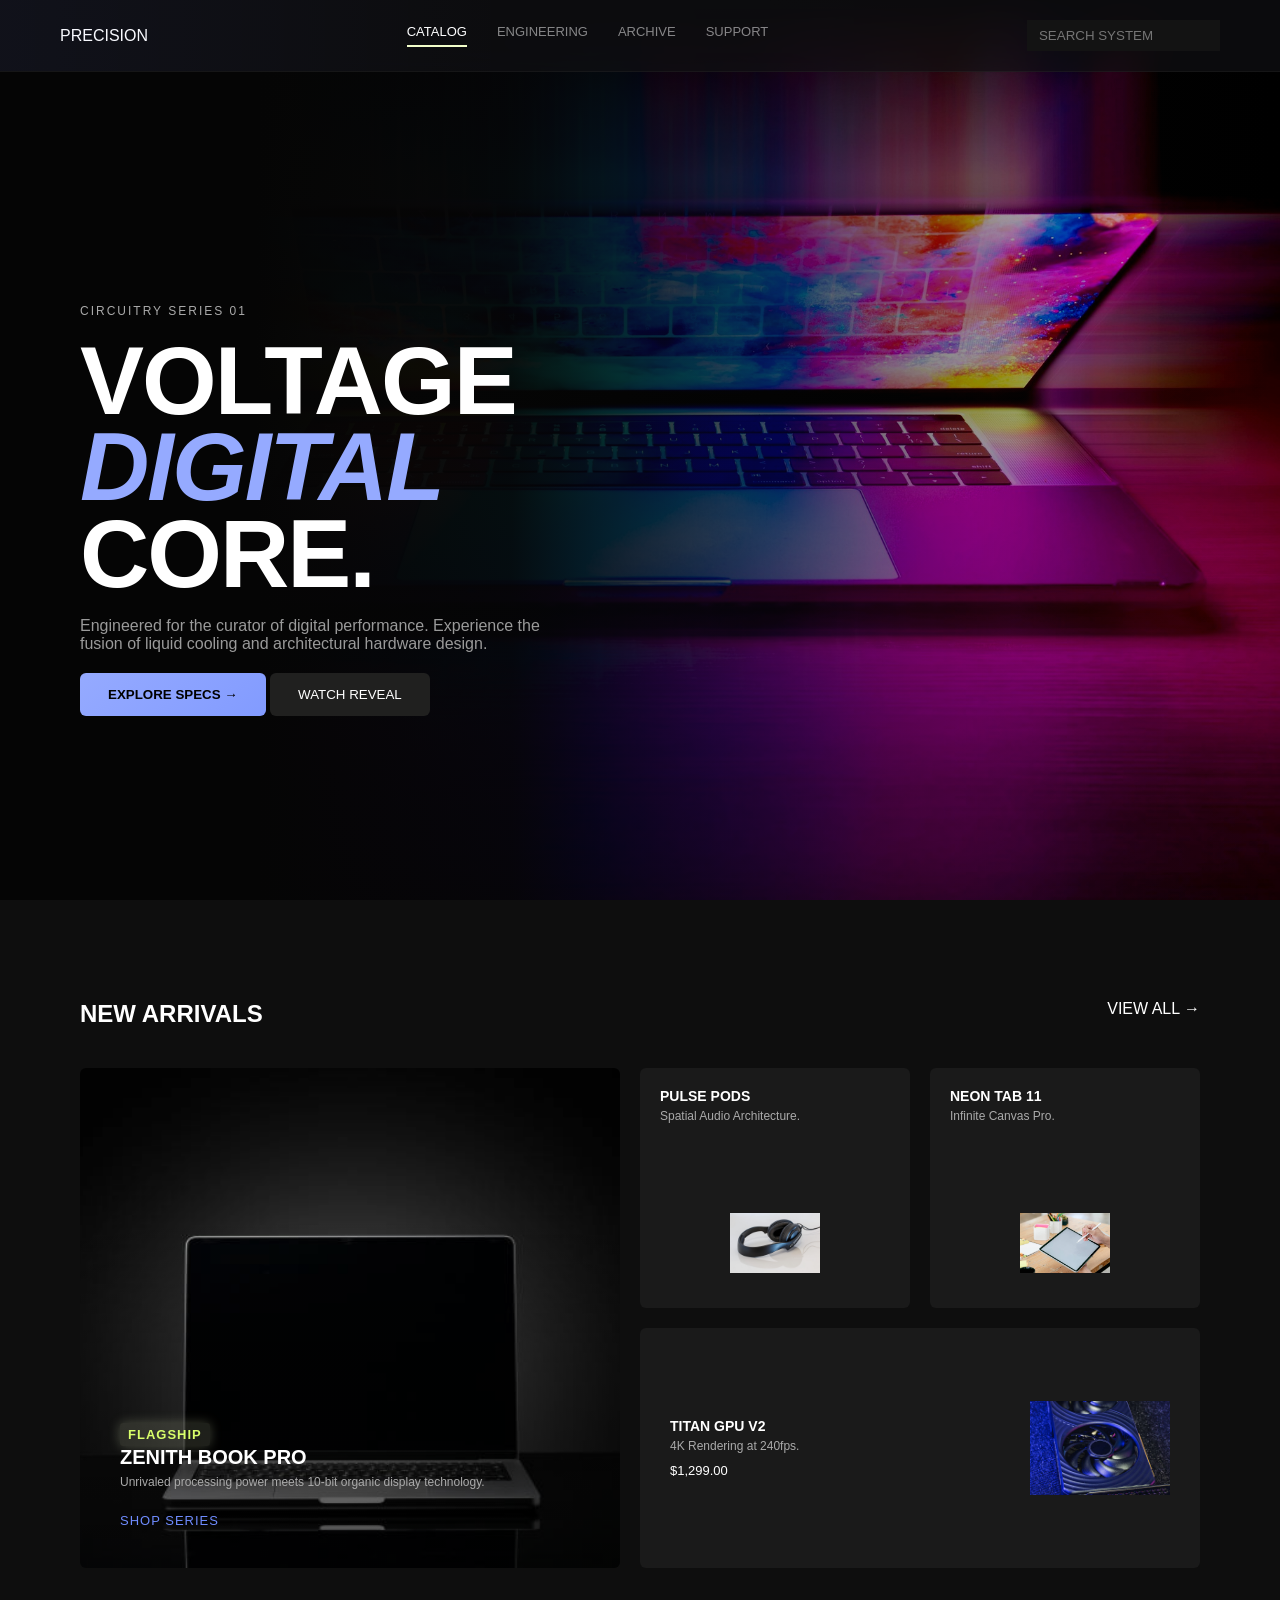
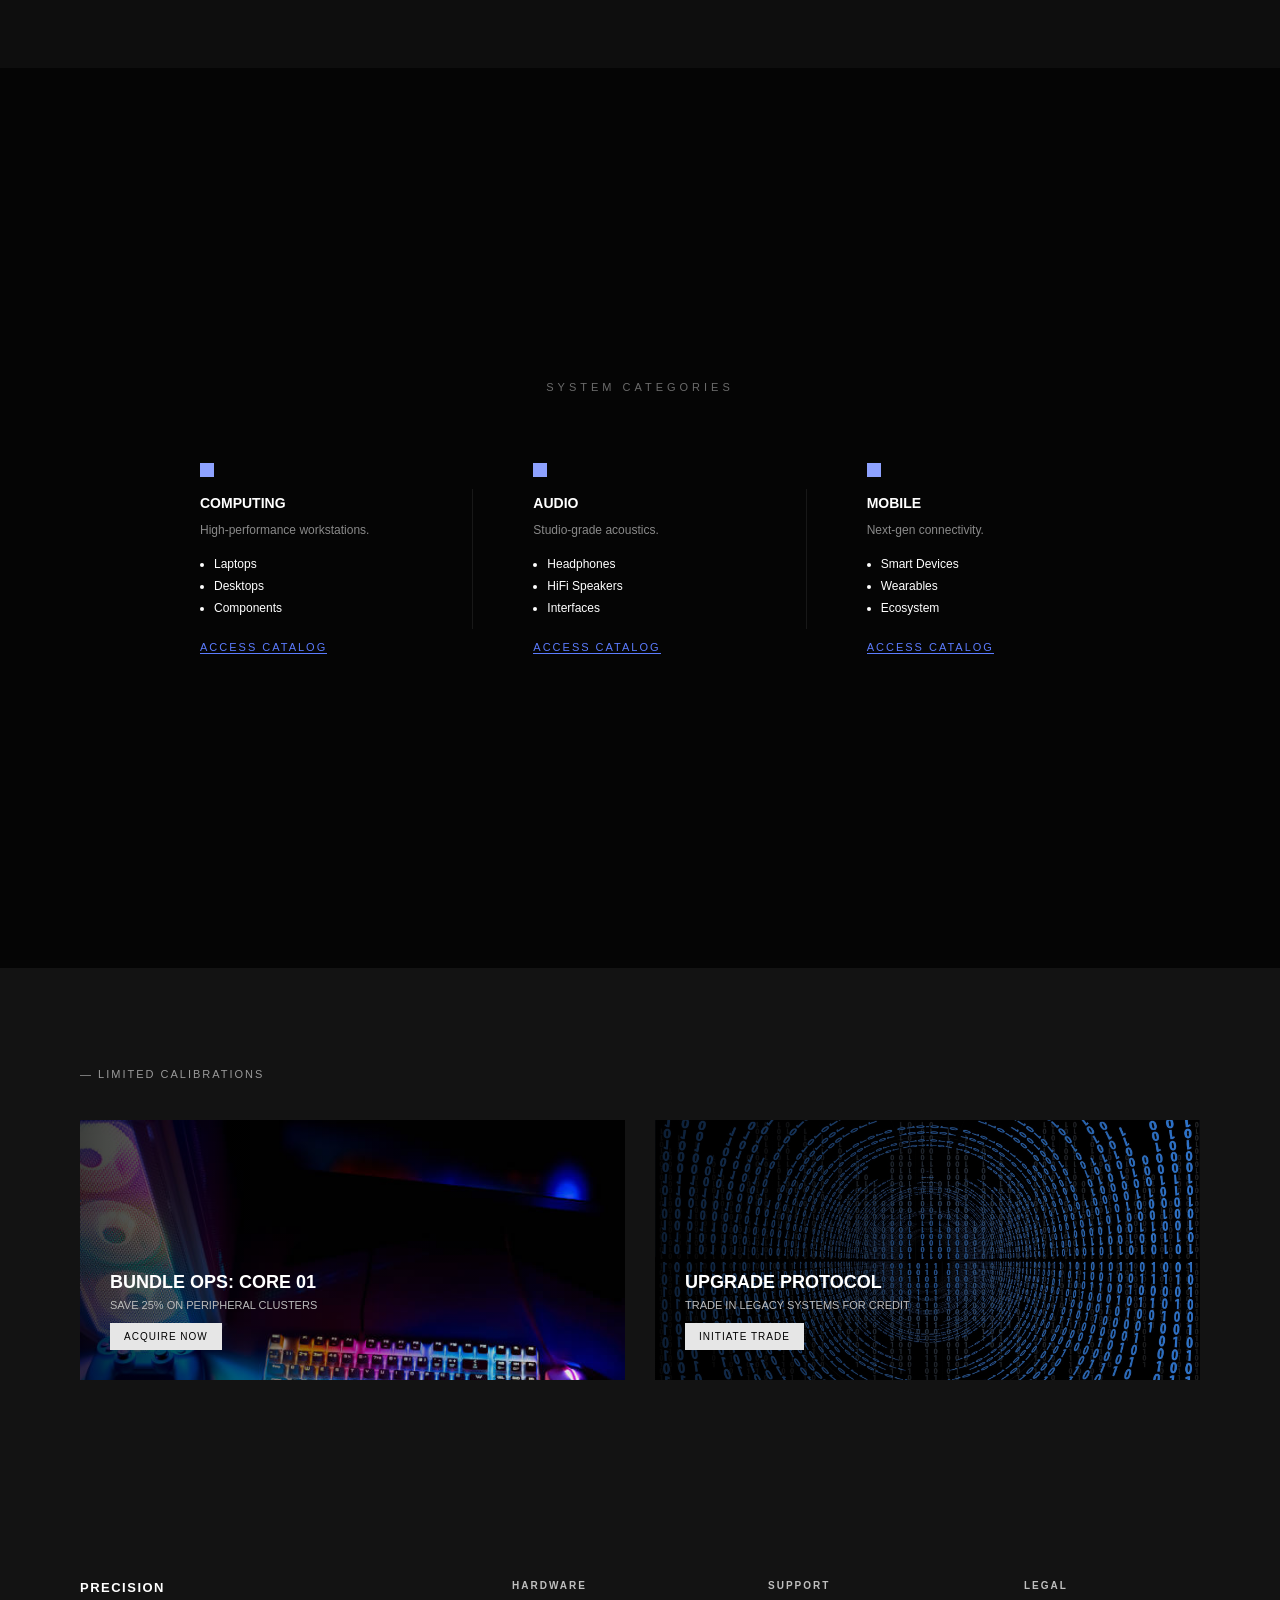
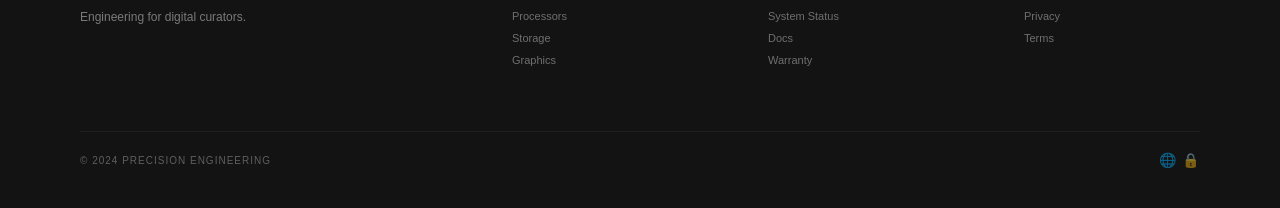
==== index.html @ b5e25109 "Initial commit - Precision UI" ====
<!DOCTYPE html>
<html lang="en">
<head>
<meta charset="UTF-8">
<meta name="viewport" content="width=device-width, initial-scale=1.0">

<title>Precision</title>

<link href="https://fonts.googleapis.com/css2?family=Inter:wght@300;400;500&family=Space+Grotesk:wght@600;700&display=swap" rel="stylesheet">
<link rel="stylesheet" href="css/style.css">

</head>
<body>

<!-- NAV -->
<nav class="nav">
  
  <div class="logo">PRECISION</div>

  <ul class="nav-links">
    <li class="active">CATALOG</li>
    <li>ENGINEERING</li>
    <li>ARCHIVE</li>
    <li>SUPPORT</li>
  </ul>

  <div class="nav-right">
    <input placeholder="SEARCH SYSTEM">
  </div>

</nav>

<!-- HERO -->
<section class="hero">
  

  <div class="hero-content">
    <p class="tag">CIRCUITRY SERIES 01</p>

    <h1>
      VOLTAGE<br>
      <span>DIGITAL</span> CORE.
    </h1>

    <p class="desc">
      Engineered for the curator of digital performance.
      Experience the fusion of liquid cooling and architectural hardware design.
    </p>

    <div class="buttons">
      <button class="primary">EXPLORE SPECS →</button>
      <button class="secondary">WATCH REVEAL</button>
    </div>
  </div>


  

</section>

<!-- ARRIVALS -->
<section class="arrivals">
  

  <div class="arr-header">
    <h2>NEW ARRIVALS</h2>
    <span>VIEW ALL →</span>
  </div>

 <div class="arr-grid">

  <!-- BIG CARD -->
  <div class="card large">
    <img src="images/image1.png">
    <div class="overlay">
      <span class="badge">FLAGSHIP</span>
      <h3>ZENITH BOOK PRO</h3>
      <p>Unrivaled processing power meets 10-bit organic display technology.</p>
      <span class="link">SHOP SERIES</span>
    </div>
  </div>

  <!-- SMALL 1 -->
  <div class="card small">
    <div>
      <h4>PULSE PODS</h4>
      <p>Spatial Audio Architecture.</p>
    </div>
    <img src="images/headphone.jpg">
  </div>

  <!-- SMALL 2 -->
  <div class="card small">
    <div>
      <h4>NEON TAB 11</h4>
      <p>Infinite Canvas Pro.</p>
    </div>
    <img src="images/tablet.png">
  </div>

  <!-- WIDE -->
  <div class="card wide">
    <div>
      <h4>TITAN GPU V2</h4>
      <p>4K Rendering at 240fps.</p>
      <span>$1,299.00</span>
    </div>
    <img src="images/gpu.png">
  </div>

</div>
</div>
  
</section>

<!-- CATEGORIES -->
<section class="categories">
  

  <p class="cat-title">SYSTEM CATEGORIES</p>

  <div class="cat-grid">

    <div class="cat">
      <h3>COMPUTING</h3>
      <p>High-performance workstations.</p>
      <ul>
        <li>Laptops</li>
        <li>Desktops</li>
        <li>Components</li>
      </ul>
      <a href="#">ACCESS CATALOG</a>
    </div>

    <div class="cat">
      <h3>AUDIO</h3>
      <p>Studio-grade acoustics.</p>
      <ul>
        <li>Headphones</li>
        <li>HiFi Speakers</li>
        <li>Interfaces</li>
      </ul>
      <a href="#">ACCESS CATALOG</a>
    </div>

    <div class="cat">
      <h3>MOBILE</h3>
      <p>Next-gen connectivity.</p>
      <ul>
        <li>Smart Devices</li>
        <li>Wearables</li>
        <li>Ecosystem</li>
      </ul>
      <a href="#">ACCESS CATALOG</a>
    </div>

  </div>

</section>

<!-- BANNERS -->
<section class="banners">
  

  <p class="banner-tag">— LIMITED CALIBRATIONS</p>

  <div class="banner">
    <img src="images/image3.png" alt="">
    <div class="banner-content">
      <h3>BUNDLE OPS: CORE 01</h3>
      <p>SAVE 25% ON PERIPHERAL CLUSTERS</p>
      <button>ACQUIRE NOW</button>
    </div>
  </div>

  <div class="banner">
    <img src="images/lagancy.jpg" alt="">
    <div class="banner-content">
      <h3>UPGRADE PROTOCOL</h3>
      <p>TRADE IN LEGACY SYSTEMS FOR CREDIT</p>
      <button>INITIATE TRADE</button>
    </div>
  </div>

</section>

<!-- FOOTER -->
<footer class="footer">
  

  <div class="footer-grid">

    <div>
      <h3>PRECISION</h3>
      <p>Engineering for digital curators.</p>
    </div>

    <div>
      <h4>HARDWARE</h4>
      <p>Processors<br>Storage<br>Graphics</p>
    </div>

    <div>
      <h4>SUPPORT</h4>
      <p>System Status<br>Docs<br>Warranty</p>
    </div>

    <div>
      <h4>LEGAL</h4>
      <p>Privacy<br>Terms</p>
    </div>

  </div>

  <div class="footer-bottom">
    © 2024 PRECISION ENGINEERING
  </div>

</footer>

</body>
</html>
---- css/style.css ----
*{
  margin:0;
  padding:0;
  box-sizing:border-box;
}
:root{
  /* CORE COLORS */
  --bg:#0e0e0e;
  --surface:#131313;
  --surface-2:#1a1a1a;
  --surface-3:#20201f;

  /* TEXT */
  --text:#ffffff;
  --text-dim:#adaaaa;

  /* BRAND */
  --primary:#95aaff;
  --primary-soft:#829bff;
  --tertiary:#f3ffca;

  /* GLASS */
  --glass:rgba(18,18,20,0.65);
}

body{
  font-family:'Manrope', sans-serif;
  background:var(--bg);
  color:var(--text);
}
/* RESPONSIVE BASE */
.container{
  width:100%;
  max-width:1400px;
  margin:auto;
  padding:0 20px;
}

img{
  max-width:100%;
  height:auto;
  display:block;
}

/* NAV */
.nav{
  position:fixed;
  top:0;
  left:0;
  width:100%;

  display:flex;
  justify-content:space-between;
  align-items:center;

  padding:20px 60px;

  background:var(--glass);
  backdrop-filter: blur(20px);
  -webkit-backdrop-filter: blur(20px);

  border-bottom:1px solid rgba(255,255,255,0.04);

  z-index:1000;
}
.nav::after{
  content:"";
  position:absolute;
  inset:0;
  background:linear-gradient(
    to right,
    rgba(100,120,255,0.05),
    transparent 40%
  );
  pointer-events:none;
}

.nav-links{
  display:flex;
  gap:30px;
  list-style:none;
}

.nav-links li{
  opacity:.5;
  font-size:13px;
}

.nav-links .active{
  opacity:1;
  border-bottom:2px solid var(--tertiary);
  padding-bottom:6px;
}

.nav-right input{
  background:var(--surface);
  border:none;
  padding:8px 12px;
  color:#aaa;
}

/* HERO */
.hero{
  position:relative;
  height:100vh;
  display:flex;
  align-items:center;
  padding:120px 80px 0;
  overflow:hidden;
  background:#050505;
}

.hero::after{
  content:"";
  position:absolute;
  inset:0;
  background:url("../images/laptop.jpg") no-repeat right center;
  background-size:cover;
  opacity:0.95;
  z-index:1;
   filter:brightness(0.9) contrast(1.1);
}

.hero::before{
  content:"";
  position:absolute;
  inset:0;
  background:linear-gradient(
    to right,
    #050505 20%,
    rgba(5,5,5,0.95) 40%,
    rgba(5,5,5,0.6) 60%,
    transparent 100%
  );
  z-index:2;
}

.hero-content{
  position:relative;
  z-index:3;
  max-width:520px;
}

.hero h1{
  font-size:96px;
  line-height:0.9;
  letter-spacing:-2px;
  font-weight:700;
}

.hero span{
  color:var(--primary);
  font-style:italic;
}

.tag{
  font-size:12px;
  letter-spacing:2px;
  color:#aaa;
  margin-bottom:20px;
}

.desc{
  margin:20px 0;
  color:#9a9a9a;
  max-width:480px;
}

.primary{
  background:linear-gradient(135deg,var(--primary),var(--primary-soft));
  padding:14px 28px;
  border:none;
  color:#000;
  font-weight:600;
  border-radius:6px;
}
.primary:hover{
  filter:brightness(1.1);
}

.secondary{
  background:var(--surface-3);
  padding:14px 28px;
  border:none;
  color:#fff;
  border-radius:6px;
}
/* ARRIVALS */
.arrivals{
  padding:100px 80px;
}

.arr-header{
  display:flex;
  justify-content:space-between;
  margin-bottom:40px;
}

/* GRID */
.arr-grid{
  display:grid;
  grid-template-columns: 2fr 1fr 1fr;
  grid-template-rows: 240px 240px;
  gap:20px;
}
.large{
  border-radius:6px;
}

.small, .wide{
  border-radius:6px;
}
/* BIG CARD */
.large{
  grid-row: span 2;
  position:relative;
  overflow:hidden;
}

.large img{
  width:100%;
  height:100%;
  object-fit:cover;
  filter:brightness(0.75);
}

/* DARK OVERLAY FOR BIG IMAGE */
.large::after{
  content:"";
  position:absolute;
  inset:0;
  background:linear-gradient(
    to top,
    rgba(0,0,0,0.6) 0%,   /* lighter */
    rgba(0,0,0,0.3) 40%,
    transparent 70%
  );
}


/* TEXT OVER BIG IMAGE */
.overlay{
  position:absolute;
  bottom:40px;   /* increase from 25–30 */
  left:40px;     /* slight shift right */

  display:flex;
  flex-direction:column;
  align-items:flex-start;

  z-index:2;
}

.overlay h3{
  font-size:20px;
  font-weight:600;
  color:#fff;
}

.overlay p{
  font-size:13px;
  color:#bbb;
  line-height:1.4;
  margin-bottom:12px;
}

/* SMALL CARDS */
.small{
  background:var(--surface-2);
  padding:20px;
  display:flex;
  flex-direction:column;
  justify-content:space-between;
  height:100%;
}

/* SMALL IMAGES */
.small img{
  width:90px;
  height:90px;
  object-fit:contain;
  align-self:flex-end;
  margin:20px auto 0;
}
.badge{
  font-size:9px;
  letter-spacing:1px;
  font-weight:600;

  padding:4px 8px;

  color:#d9ff6a;
  background:rgba(243,255,202,0.12);

  border:none;
  border-radius:3px;

  box-shadow:0 0 12px rgba(243,255,202,0.25);
}
.link{
  color:#6f8cff;  /* softer blue like reference */
  font-size:12px;
  letter-spacing:1px;
}
/* WIDE CARD */
.wide{
  grid-column: span 2;
  background:var(--surface-2);
  padding:30px;
  display:flex;
  justify-content:space-between;
  align-items:center;
}

.wide img{
  width:140px;
  height:140px;
  object-fit:contain;
}
.small:hover,
.wide:hover{
  background:var(--surface-3);
  transition:0.3s ease;
}
/* TEXT STYLES */
.card h4{
  font-size:14px;
  font-weight:600;
}

.card p{
  font-size:12px;
  color:#aaa;
  margin-top:5px;
}

.card span{
  font-size:13px;
  margin-top:10px;
  display:block;
}

/* CATEGORIES */
/* =========================
   FULL SCREEN CATEGORIES
========================= */

.categories{
  width:100%;
  height:100vh;                 /* 🔥 KEY FIX */
  min-height:600px;             /* safety */

  padding:0;                    /* remove side padding issue */
  background:#050505;

  display:flex;
  flex-direction:column;
  justify-content:center;       /* vertical center */
  align-items:center;
}

/* TITLE */
.cat-title{
  font-size:11px;
  letter-spacing:4px;
  color:#6b6b6b;
  margin-bottom:70px;
}

/* GRID */
.cat-grid{
  width:100%;
  max-width:1000px;

  display:grid;
  grid-template-columns:repeat(3, 1fr);
}

/* COLUMN */
.cat{
  padding:0 60px;
  position:relative;
}

/* DIVIDER */
.cat:not(:last-child)::after{
  content:"";
  position:absolute;
  top:50%;
  right:0;
  transform:translateY(-50%);

  width:1px;
  height:140px;
  background:rgba(255,255,255,0.08);
}

/* ICON */
.cat::before{
  content:"";
  display:block;
  width:14px;
  height:14px;
  background:#8ea2ff;
  margin-bottom:18px;
}

/* TEXT */
.cat h3{
  font-size:14px;
  margin-bottom:12px;
}

.cat p{
  font-size:12px;
  color:#8a8a8a;
  margin-bottom:20px;
}

.cat ul{
  margin-bottom:22px;
  padding-left:14px;
}

.cat ul li{
  font-size:12px;
  margin-bottom:8px;
}

.cat a{
  font-size:11px;
  letter-spacing:2px;
  color:#5c7cff;
  text-decoration:none;
  border-bottom:1px solid #5c7cff;
}

.cat a:hover{
  color:#8ea2ff;
  border-color:#8ea2ff;
}

/* REMOVE HOVER LIFT (NOT IN IMAGE) */
.cat:hover{
  transform:none;
}
/* BANNERS */
/* SECTION */
.banners{
  padding:100px 80px;
  background:var(--surface);
  display:grid;
  grid-template-columns:1fr 1fr;
  gap:30px;
}

/* TOP LABEL */
.banner-tag{
  grid-column:span 2;
  font-size:11px;
  letter-spacing:2px;
  color:#9a9a9a;
  margin-bottom:10px;
}

/* CARD */
.banner{
  position:relative;
  height:260px;
  background-size:cover;
  background-position:center;
  overflow:hidden;
}

/* DARK OVERLAY (IMPORTANT) */
.banner::before{
  content:"";
  position:absolute;
  inset:0;
  background:linear-gradient(
    to right,
    rgba(0,0,0,0.75),
    rgba(0,0,0,0.35),
    transparent
  );
}

/* CONTENT POSITION */
.banner-content{
  position:absolute;
  bottom:30px;
  left:30px;
  z-index:2;
}

/* TITLE */
.banner-content h3{
  font-size:18px;
  font-weight:600;
  margin-bottom:6px;
}

/* SUBTEXT */
.banner-content p{
  font-size:11px;
  color:#bbb;
  margin-bottom:12px;
}

/* BUTTON */
.banner-content button{
  background:#e6e6e6;
  color:#000;
  border:none;
  padding:8px 14px;
  font-size:10px;
  letter-spacing:1px;
  cursor:pointer;
}

/* HOVER EFFECT (optional but premium) */
.banner:hover{
  transform:scale(1.01);
  transition:0.4s ease;
}

/* FOOTER */
/* FOOTER */
.footer{
  background:var(--surface);
  padding:100px 80px 40px;
}

/* GRID */
.footer-grid{
  display:grid;
  grid-template-columns:2fr 1fr 1fr 1fr;
  gap:80px;              /* wider spacing like design */
  margin-bottom:60px;
}

/* LOGO */
.footer h3{
  font-size:13px;
  letter-spacing:1.5px;
  margin-bottom:12px;
}

/* DESCRIPTION */
.footer-grid div:first-child p{
  font-size:12px;
  color:#7a7a7a;
  line-height:1.7;
  max-width:220px;
}

/* HEADINGS */
.footer h4{
  font-size:10px;
  letter-spacing:2px;
  color:#bfbfbf;
  margin-bottom:14px;
}

/* LINKS */
.footer-grid div:not(:first-child) p{
  font-size:11px;
  color:#6f6f6f;
  line-height:2;
}

/* BOTTOM BAR */
.footer-bottom{
  display:flex;
  justify-content:space-between;
  align-items:center;

  padding-top:20px;
  border-top:1px solid rgba(255,255,255,0.05);

  font-size:10px;
  color:#5f5f5f;
  letter-spacing:1px;
}

/* OPTIONAL RIGHT ICONS */
.footer-bottom::after{
  content:"\1F310   \1F512"; /* globe + lock */
  font-size:14px;
  opacity:0.5;
}


@media (max-width: 1024px){
  .nav{
    padding:15px 30px;
  }

  .nav-links{
    gap:20px;
  }
}

@media (max-width: 768px){
  .nav{
    padding:12px 20px;
  }

  .nav-links{
    display:none; /* 🔥 hide menu for mobile */
  }

  .nav-right input{
    width:120px;
  }
}

@media (max-width: 1024px){
  .hero{
    padding:100px 40px 0;
  }

  .hero h1{
    font-size:70px;
  }
}

@media (max-width: 768px){
  .hero{
    height:auto;
    padding:120px 20px 60px;
  }

  .hero h1{
    font-size:48px;
  }

  .desc{
    font-size:14px;
  }

  .buttons{
    display:flex;
    flex-direction:column;
    gap:10px;
  }
}

@media (max-width: 1024px){
  .arrivals{
    padding:80px 40px;
  }

  .arr-grid{
    grid-template-columns:1fr 1fr;
    grid-template-rows:auto;
  }

  .large{
    grid-column: span 2;
    height:300px;
  }

  .wide{
    grid-column: span 2;
  }
}

@media (max-width: 768px){
  .arrivals{
    padding:60px 20px;
  }

  .arr-grid{
    grid-template-columns:1fr;
  }

  .large,
  .wide{
    grid-column: span 1;
  }

  .small{
    flex-direction:row;
    align-items:center;
  }

  .small img{
    width:70px;
    height:70px;
  }
}

@media (max-width: 1024px){
  .categories{
    height:auto;
    padding:80px 20px;
  }

  .cat-grid{
    grid-template-columns:1fr 1fr;
    gap:40px;
  }

  .cat{
    padding:0 20px;
  }
}

@media (max-width: 768px){

  .cat-grid{
    grid-template-columns:1fr;
    gap:60px;
  }

  .cat{
    text-align:center;
    padding:0 10px;
  }

  .cat::after{
    display:none;
  }

  /* FIX ICON */
  .cat::before{
    margin:0 auto 18px;
  }

  /* 🔥 IMPORTANT FIX */
  .cat ul{
    list-style:none;
    padding:0;
    margin:0 auto 20px;

    display:inline-block;
    text-align:left;
  }

  .cat ul li{
    font-size:13px;
    margin-bottom:8px;
    padding-left:14px;
    position:relative;
  }

  .cat ul li::before{
    content:"•";
    position:absolute;
    left:0;
    color:#8ea2ff;
  }

  .cat h3{
    font-size:16px;
  }

  .cat p{
    font-size:13px;
  }

  .cat a{
    display:inline-block;
    margin-top:10px;
  }
}

@media (max-width: 1024px){
  .banners{
    padding:80px 40px;
    grid-template-columns:1fr;
  }

  .banner-tag{
    grid-column:span 1;
  }
}

@media (max-width: 768px){
  .banners{
    padding:60px 20px;
  }

  .banner{
    height:200px;
  }

  .banner-content h3{
    font-size:16px;
  }
}

@media (max-width: 1024px){
  .footer{
    padding:80px 40px 40px;
  }

  .footer-grid{
    grid-template-columns:1fr 1fr;
    gap:40px;
  }
}

@media (max-width: 768px){

  .footer{
    padding:60px 20px 30px;
    text-align:center; /* 🔥 center everything */
  }

  .footer-grid{
    grid-template-columns:1fr;
    gap:40px;
    justify-items:center; /* 🔥 center grid items */
  }

  /* FIX TEXT WIDTH */
  .footer-grid div{
    max-width:260px;
  }

  /* REMOVE LEFT ALIGN LOOK */
  .footer-grid div p{
    text-align:center;
  }

  /* HEADINGS CENTER */
  .footer h4{
    text-align:center;
  }

  /* LOGO BLOCK */
  .footer-grid div:first-child p{
    margin:auto;
  }

  /* BOTTOM BAR */
  .footer-bottom{
    flex-direction:column;
    gap:12px;
    text-align:center;
  }

}
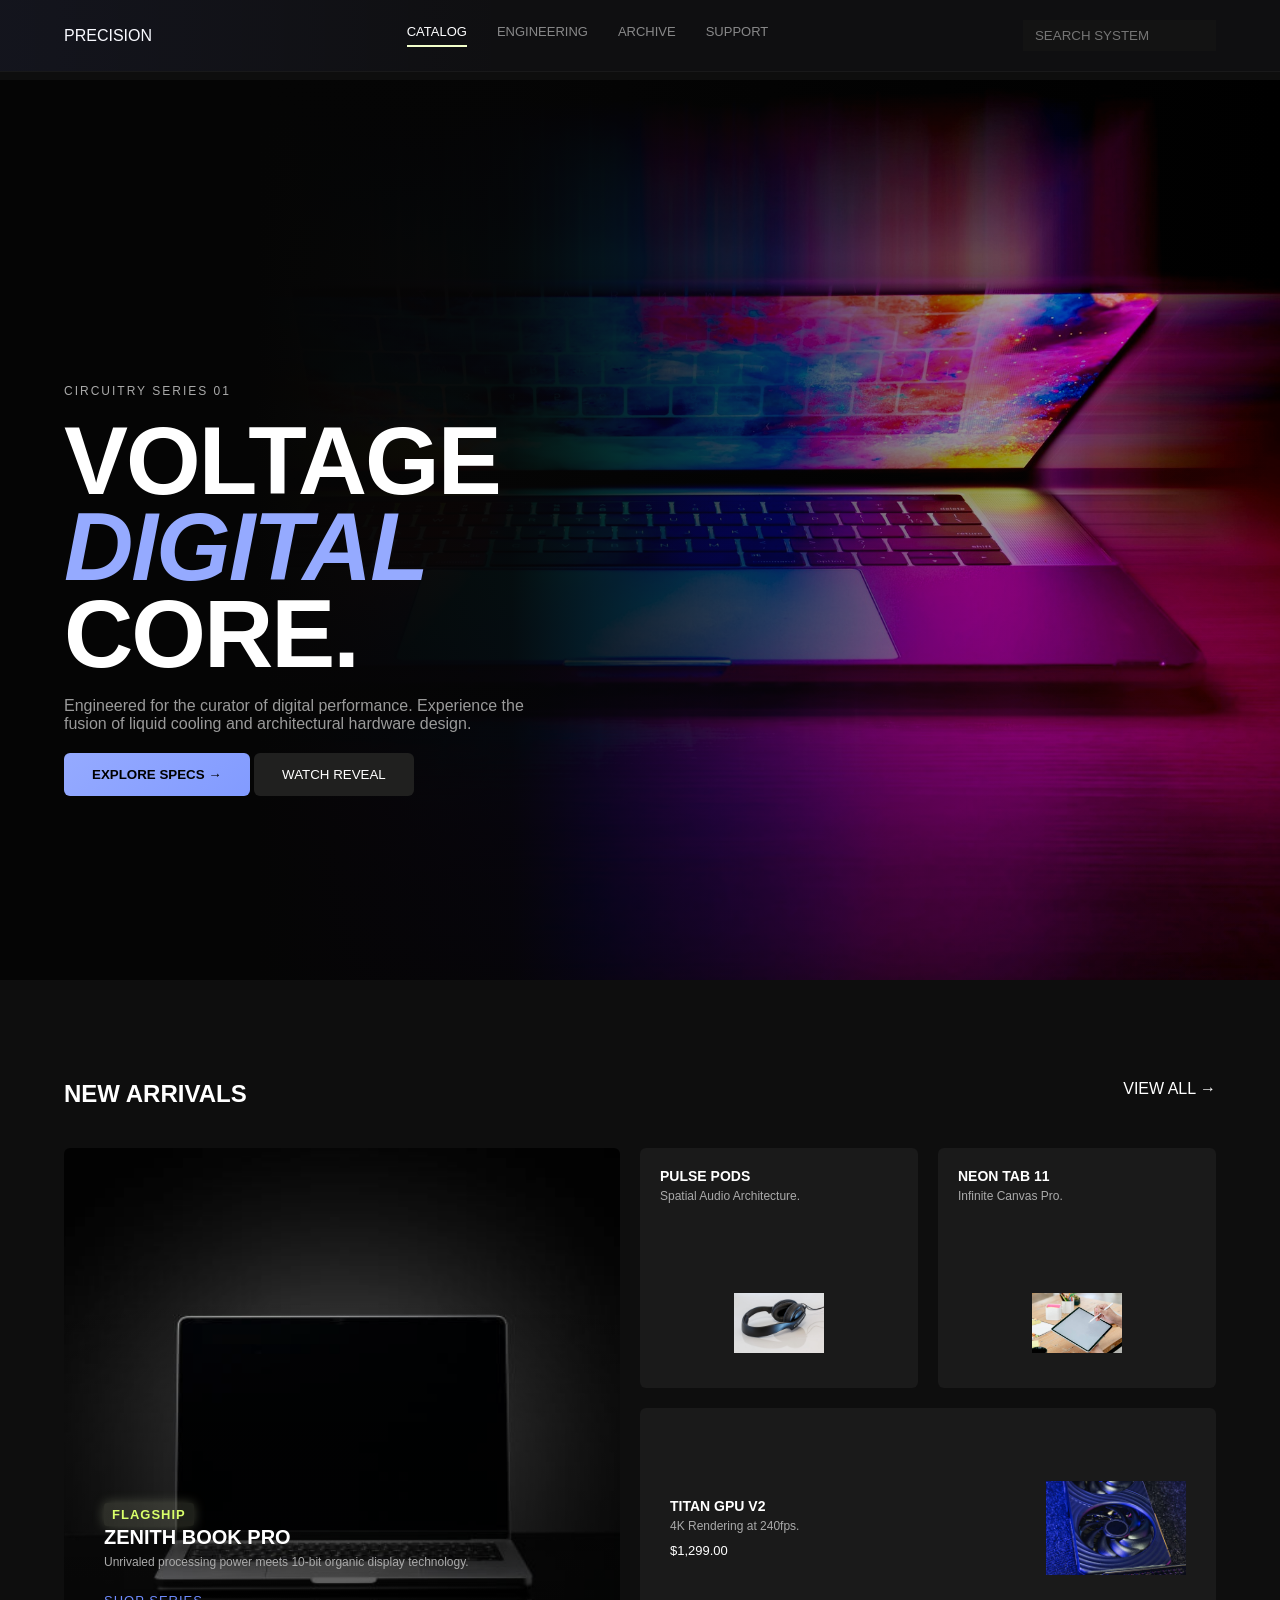
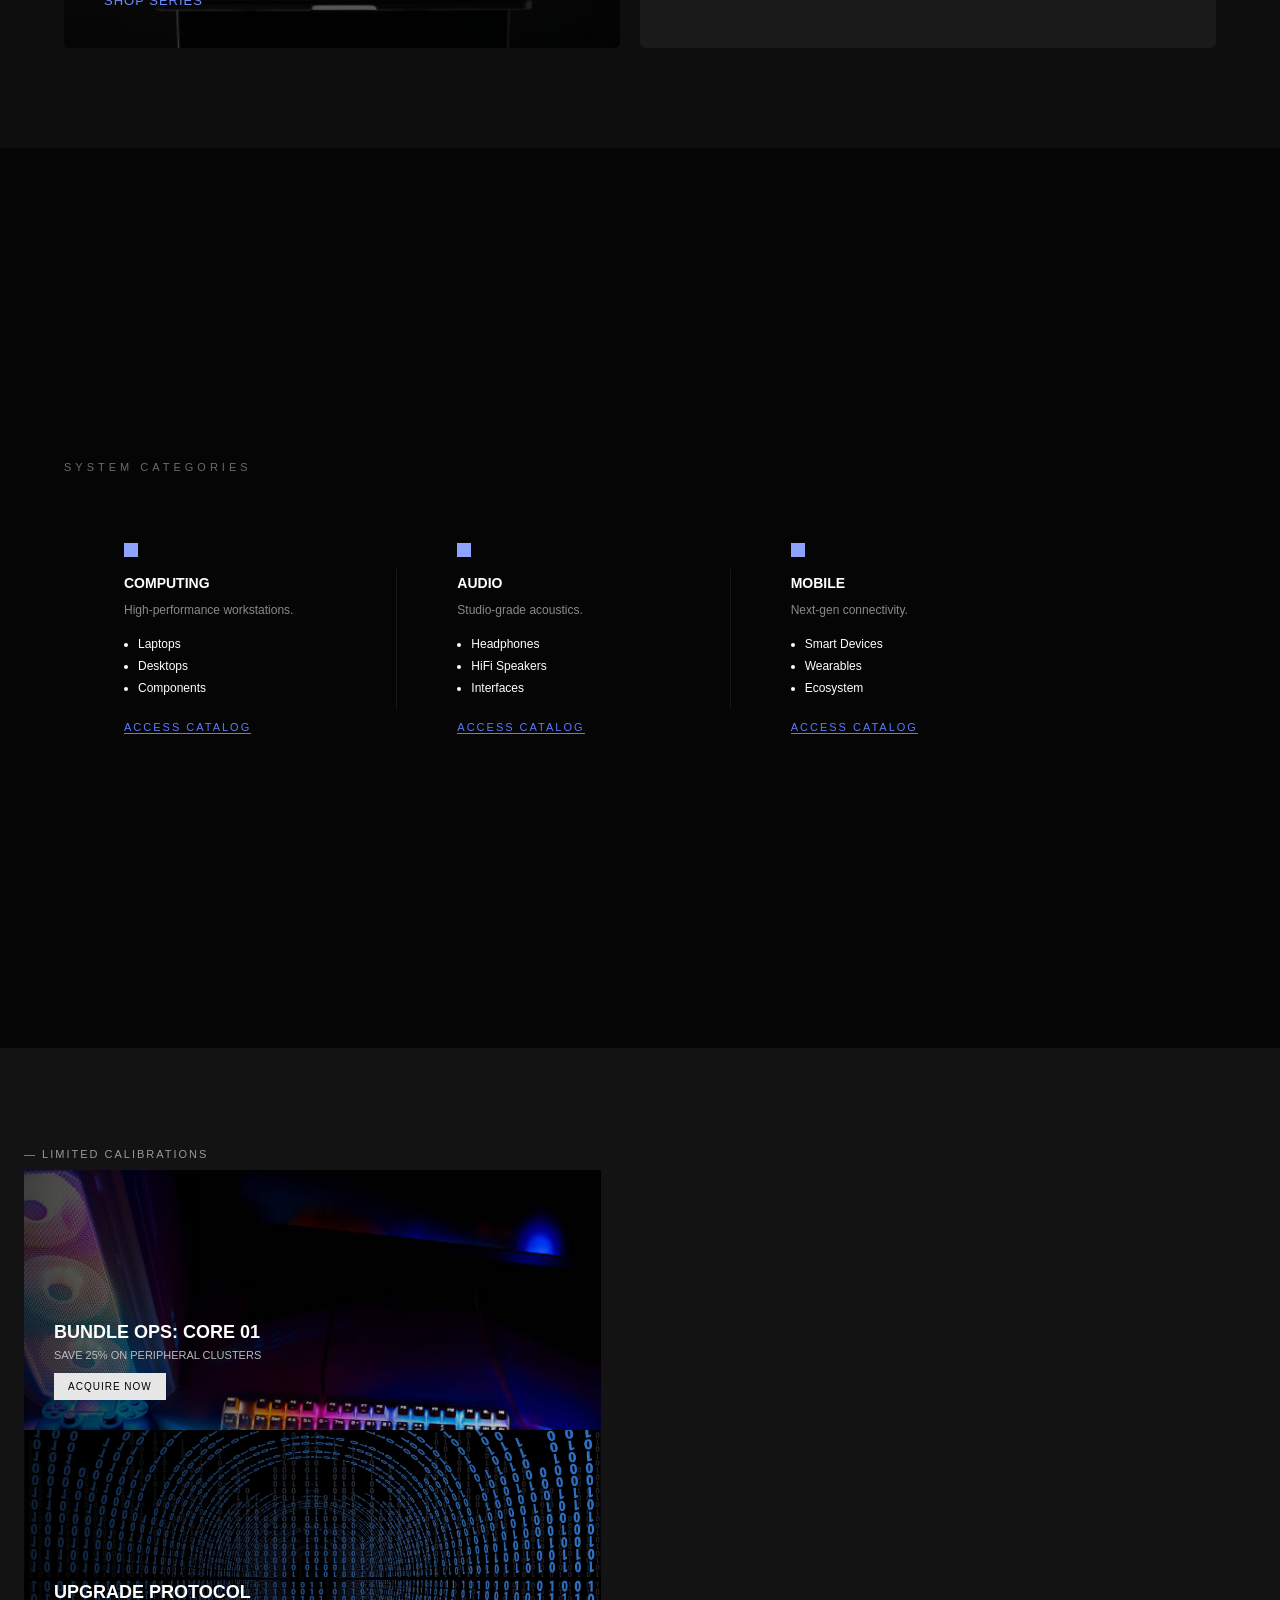
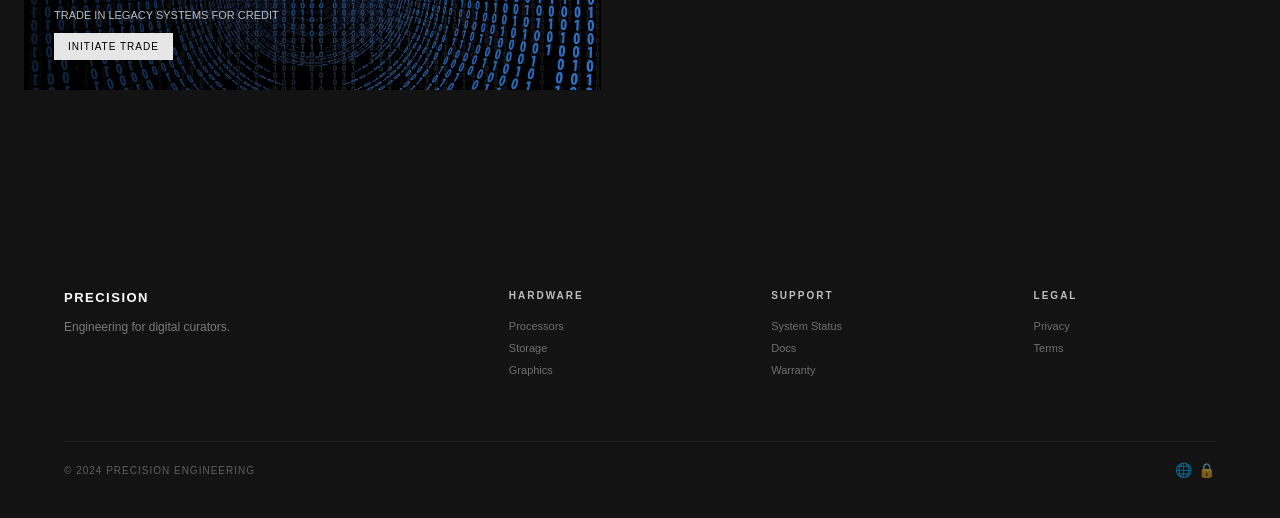
==== commit cf244519: "edit" ====
--- a/index.html
+++ b/index.html
@@ -14,6 +14,7 @@
 
 <!-- NAV -->
 <nav class="nav">
+  <div class="container nav-inner">
   
   <div class="logo">PRECISION</div>
 
@@ -27,11 +28,13 @@
   <div class="nav-right">
     <input placeholder="SEARCH SYSTEM">
   </div>
+</div>
 
 </nav>
 
 <!-- HERO -->
 <section class="hero">
+  <div class="container">
   
 
   <div class="hero-content">
@@ -53,7 +56,7 @@
     </div>
   </div>
 
-
+</div>
   
 
 </section>
@@ -61,7 +64,7 @@
 <!-- ARRIVALS -->
 <section class="arrivals">
   
-
+ <div class="container">
   <div class="arr-header">
     <h2>NEW ARRIVALS</h2>
     <span>VIEW ALL →</span>
@@ -110,13 +113,13 @@
 
 </div>
 </div>
-  
-</section>
+</section>
+
 
 <!-- CATEGORIES -->
 <section class="categories">
   
-
+  <div class="container">
   <p class="cat-title">SYSTEM CATEGORIES</p>
 
   <div class="cat-grid">
@@ -155,12 +158,12 @@
     </div>
 
   </div>
-
+</div>
 </section>
 
 <!-- BANNERS -->
 <section class="banners">
-  
+  <div class="container">
 
   <p class="banner-tag">— LIMITED CALIBRATIONS</p>
 
@@ -181,12 +184,12 @@
       <button>INITIATE TRADE</button>
     </div>
   </div>
-
+</div>
 </section>
 
 <!-- FOOTER -->
 <footer class="footer">
-  
+  <div class="container">
 
   <div class="footer-grid">
 
@@ -215,7 +218,7 @@
   <div class="footer-bottom">
     © 2024 PRECISION ENGINEERING
   </div>
-
+</div>
 </footer>
 
 </body>
--- a/css/style.css
+++ b/css/style.css
@@ -27,13 +27,17 @@
   font-family:'Manrope', sans-serif;
   background:var(--bg);
   color:var(--text);
+  padding-top:80px;
+}
+section{
+  width:100%;
 }
 /* RESPONSIVE BASE */
 .container{
   width:100%;
-  max-width:1400px;
-  margin:auto;
-  padding:0 20px;
+  max-width:1200px;   /* 🔥 fixed layout width */
+  margin:0 auto;
+  padding:0 24px;     /* side spacing */
 }
 
 img{
@@ -49,19 +53,21 @@
   left:0;
   width:100%;
 
+  
+  padding:20px 0;
+
+  background:var(--glass);
+  backdrop-filter: blur(20px);
+  -webkit-backdrop-filter: blur(20px);
+
+  border-bottom:1px solid rgba(255,255,255,0.04);
+
+  z-index:1000;
+}
+.nav-inner{
   display:flex;
   justify-content:space-between;
   align-items:center;
-
-  padding:20px 60px;
-
-  background:var(--glass);
-  backdrop-filter: blur(20px);
-  -webkit-backdrop-filter: blur(20px);
-
-  border-bottom:1px solid rgba(255,255,255,0.04);
-
-  z-index:1000;
 }
 .nav::after{
   content:"";
@@ -105,7 +111,7 @@
   height:100vh;
   display:flex;
   align-items:center;
-  padding:120px 80px 0;
+ 
   overflow:hidden;
   background:#050505;
 }
@@ -186,9 +192,7 @@
   border-radius:6px;
 }
 /* ARRIVALS */
-.arrivals{
-  padding:100px 80px;
-}
+
 
 .arr-header{
   display:flex;
@@ -447,7 +451,7 @@
 /* BANNERS */
 /* SECTION */
 .banners{
-  padding:100px 80px;
+  
   background:var(--surface);
   display:grid;
   grid-template-columns:1fr 1fr;
@@ -528,7 +532,7 @@
 /* FOOTER */
 .footer{
   background:var(--surface);
-  padding:100px 80px 40px;
+  
 }
 
 /* GRID */
@@ -589,6 +593,18 @@
   font-size:14px;
   opacity:0.5;
 }
+.hero{
+  padding:120px 0 0;
+}
+
+.arrivals,
+.banners{
+  padding:100px 0;
+}
+
+.footer{
+  padding:100px 0 40px;
+}
 
 
 @media (max-width: 1024px){
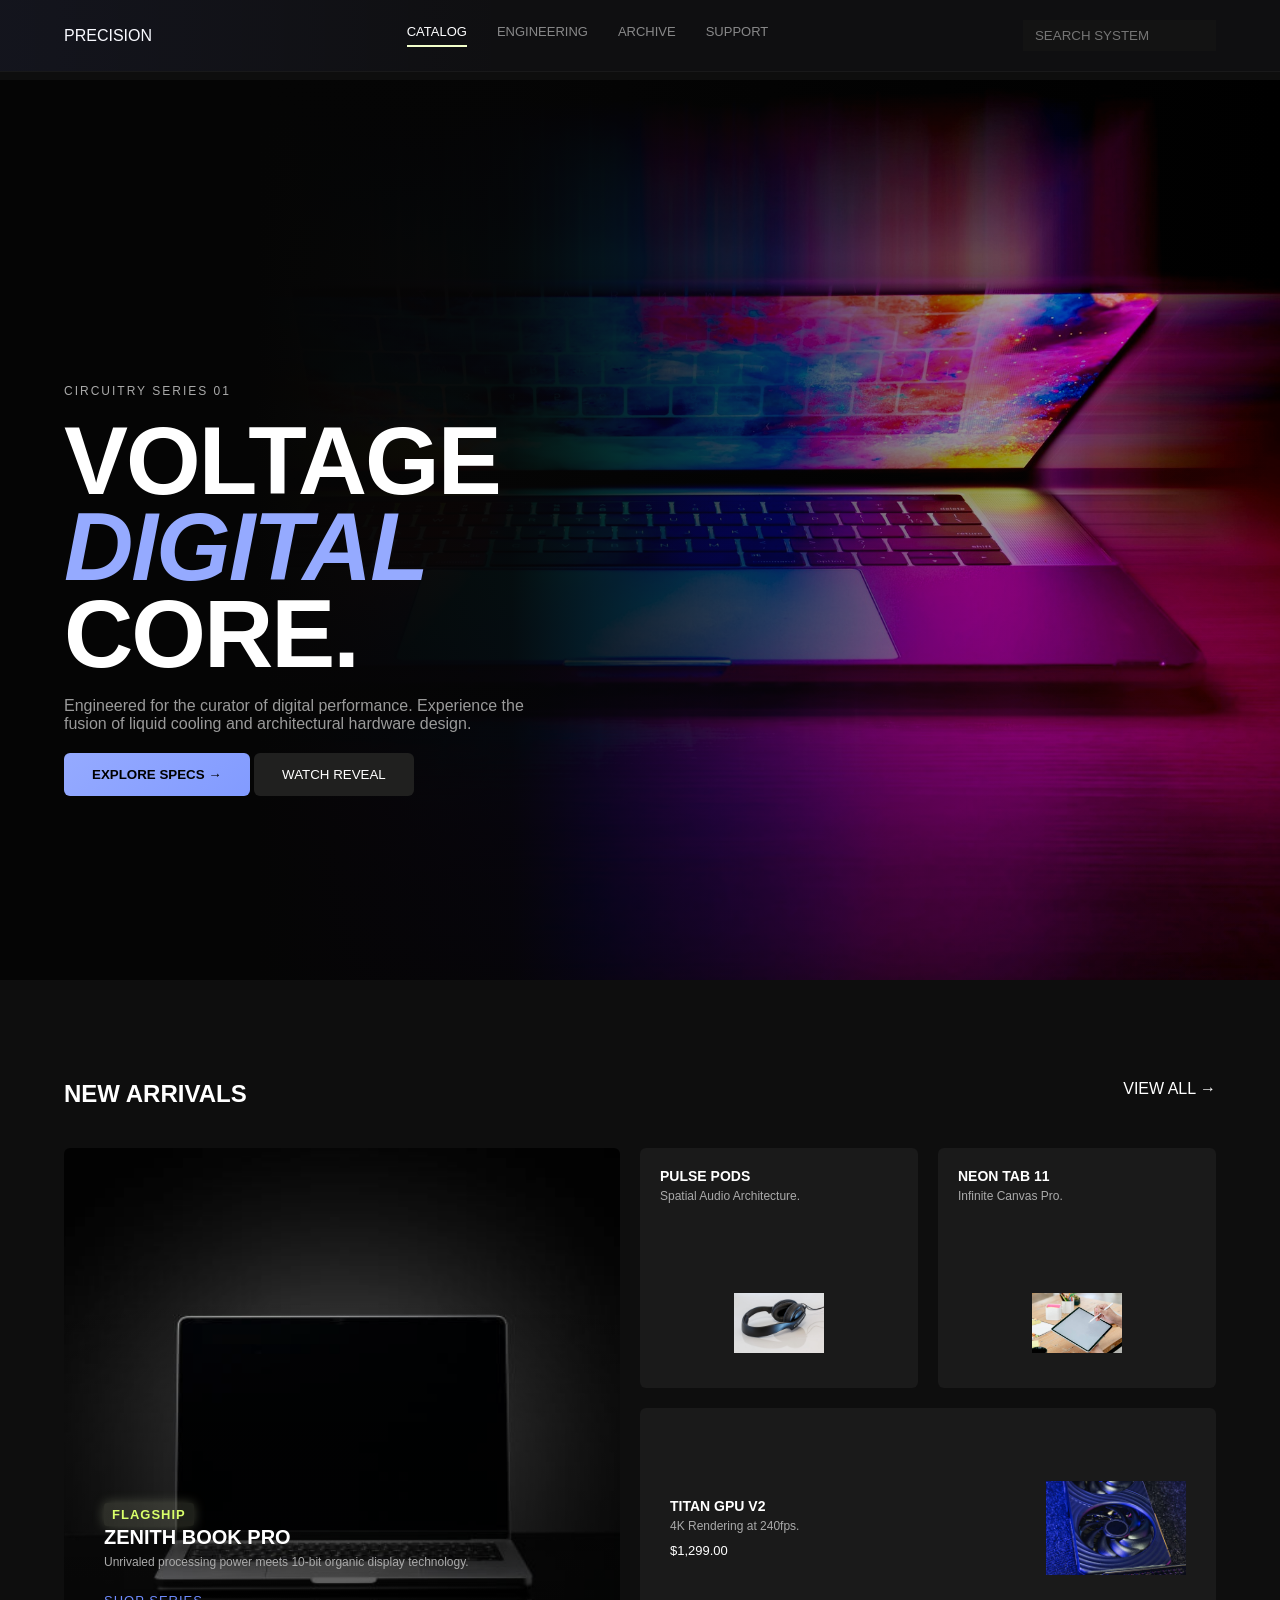
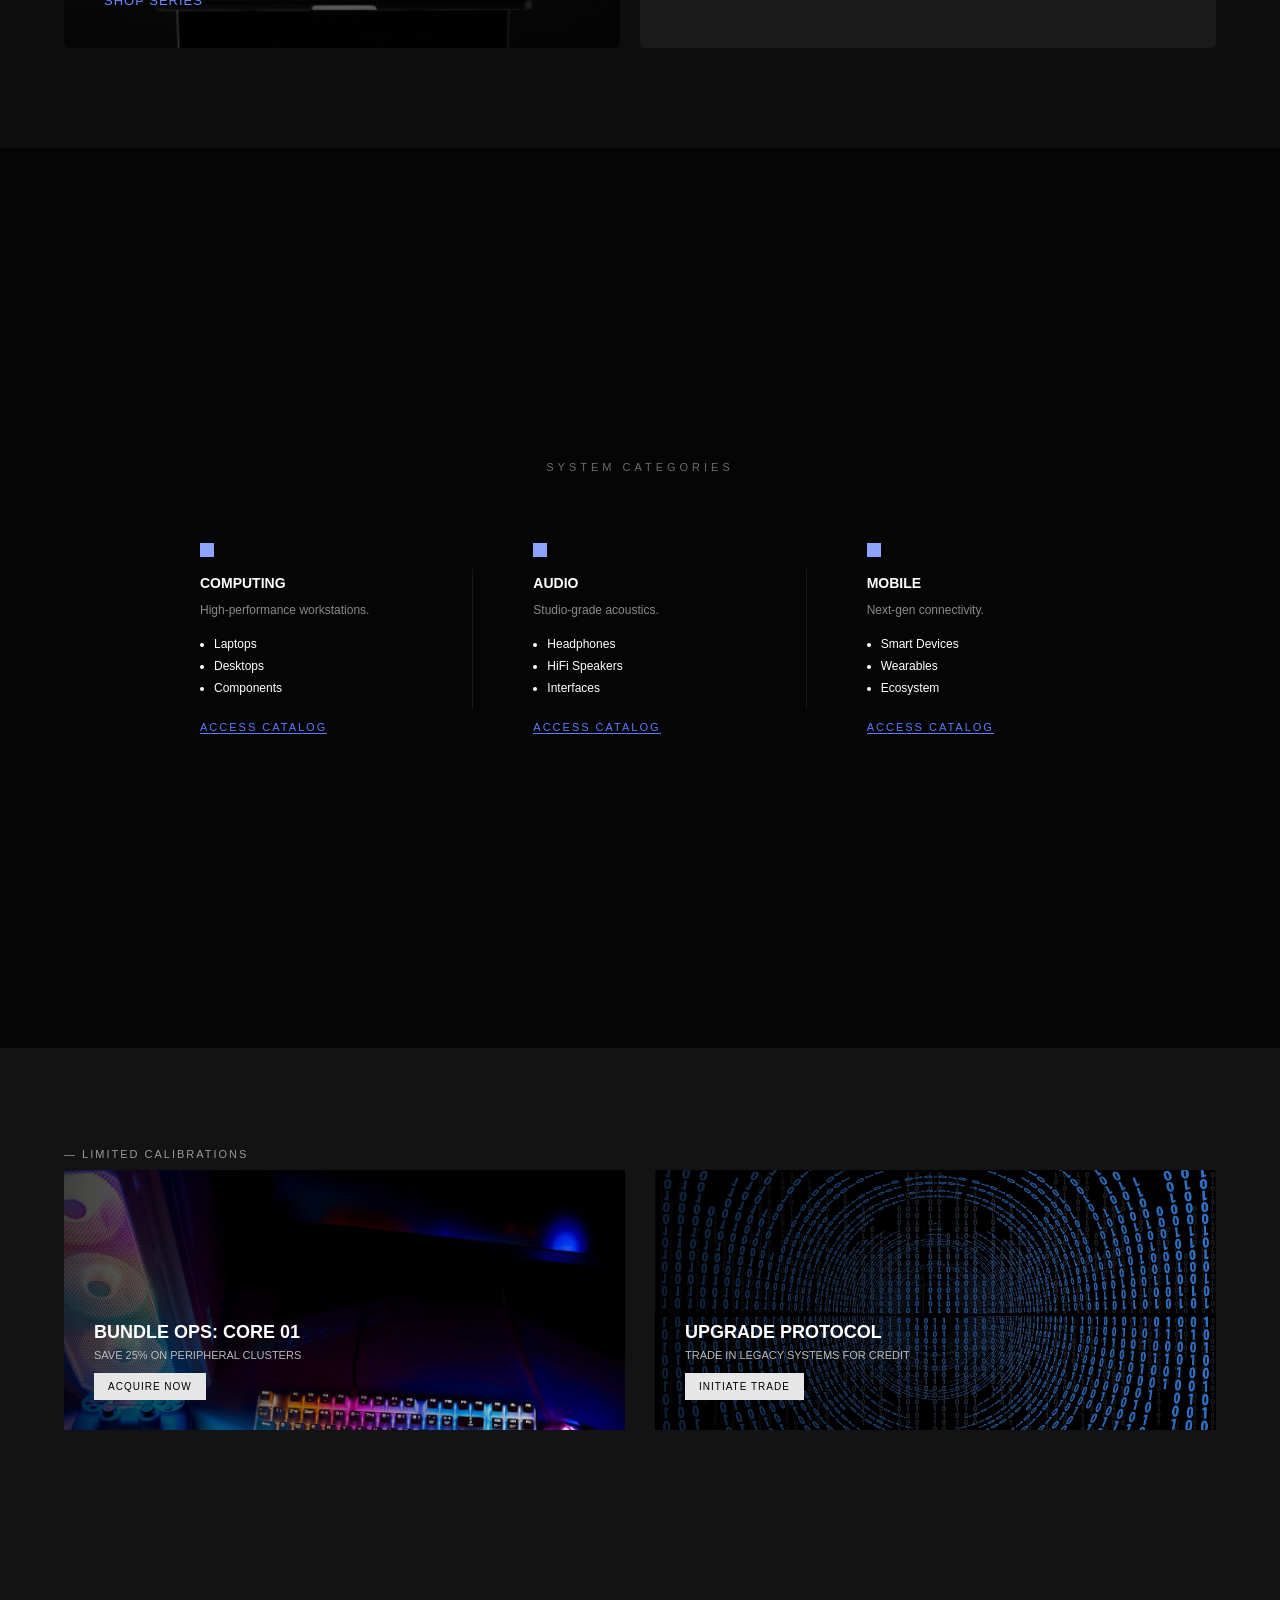
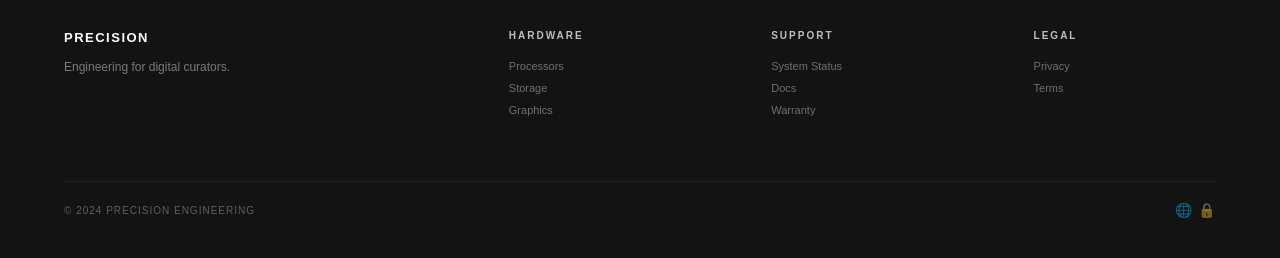
==== commit fceb01e0: "edit" ====
--- a/index.html
+++ b/index.html
@@ -34,9 +34,9 @@
 
 <!-- HERO -->
 <section class="hero">
-  <div class="container">
-  
-
+  
+  
+  <div class="container">
   <div class="hero-content">
     <p class="tag">CIRCUITRY SERIES 01</p>
 
@@ -166,7 +166,7 @@
   <div class="container">
 
   <p class="banner-tag">— LIMITED CALIBRATIONS</p>
-
+  <div class="banner-grid">
   <div class="banner">
     <img src="images/image3.png" alt="">
     <div class="banner-content">
@@ -185,6 +185,7 @@
     </div>
   </div>
 </div>
+</div>
 </section>
 
 <!-- FOOTER -->
--- a/css/style.css
+++ b/css/style.css
@@ -108,7 +108,7 @@
 /* HERO */
 .hero{
   position:relative;
-  height:100vh;
+  min-height:100vh;
   display:flex;
   align-items:center;
  
@@ -351,17 +351,22 @@
 
 .categories{
   width:100%;
-  height:100vh;                 /* 🔥 KEY FIX */
-  min-height:600px;             /* safety */
-
-  padding:0;                    /* remove side padding issue */
+  min-height:100vh;        /* ✅ allow grow if needed */
+  padding:100px 0;         /* ✅ gives breathing space */
+
   background:#050505;
 
   display:flex;
+  align-items:center;      /* vertical center */
+}
+.categories .container{
+  width:100%;
+  display:flex;
   flex-direction:column;
-  justify-content:center;       /* vertical center */
-  align-items:center;
-}
+  justify-content:center;   /* vertical center */
+  align-items:center;       /* horizontal center */
+}
+
 
 /* TITLE */
 .cat-title{
@@ -453,6 +458,10 @@
 .banners{
   
   background:var(--surface);
+  display:grid;
+  padding: 100px 0;
+}
+.banner-grid{
   display:grid;
   grid-template-columns:1fr 1fr;
   gap:30px;
@@ -643,9 +652,14 @@
 
 @media (max-width: 768px){
   .hero{
-    height:auto;
-    padding:120px 20px 60px;
-  }
+    height:100vh;              /* 🔥 full screen */
+    min-height:100vh;
+    padding:100px 20px 40px;  /* adjust spacing */
+    
+    display:flex;
+    align-items:center;       /* vertical center */
+  }
+
 
   .hero h1{
     font-size:48px;
@@ -709,9 +723,10 @@
 
 @media (max-width: 1024px){
   .categories{
-    height:auto;
+    min-height:100vh;   /* ✅ keep full screen */
     padding:80px 20px;
   }
+
 
   .cat-grid{
     grid-template-columns:1fr 1fr;
@@ -782,11 +797,11 @@
   }
 }
 
-@media (max-width: 1024px){
-  .banners{
-    padding:80px 40px;
+@media (max-width: 768px){
+  .banner-grid{
     grid-template-columns:1fr;
   }
+
 
   .banner-tag{
     grid-column:span 1;
@@ -859,3 +874,4 @@
   }
 
 }
+
